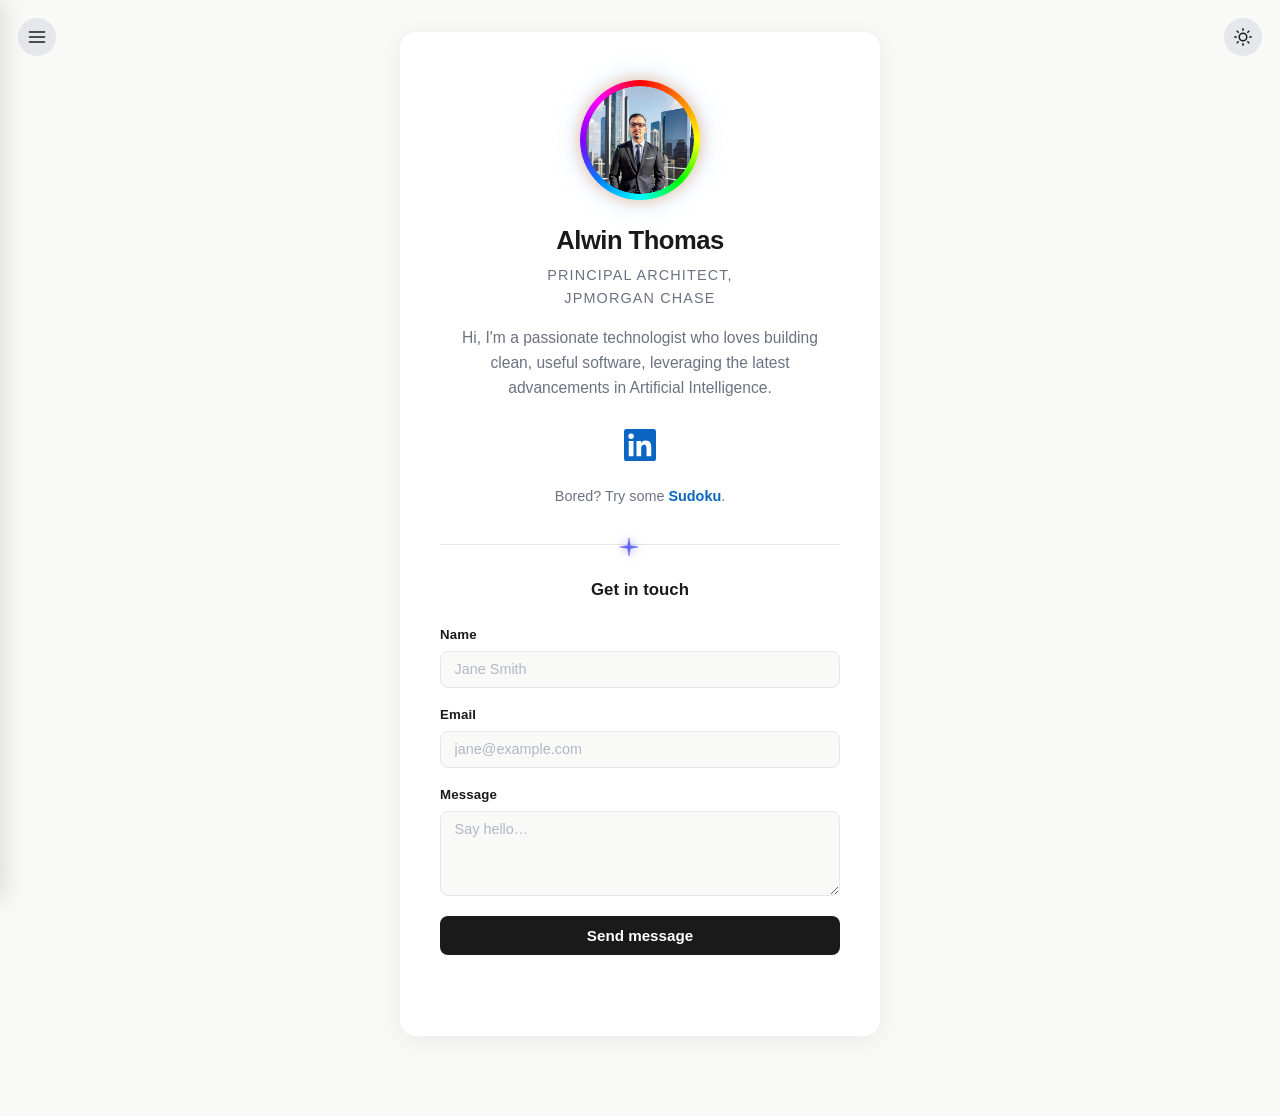
==== index.html @ 2843557c "Fetch visitor count from Render URL for GitHub Pages compatibility The custom domain (alwinthomas.cl" ====
<!DOCTYPE html>
<html lang="en">
<head>
  <meta charset="UTF-8" />
  <meta name="viewport" content="width=device-width, initial-scale=1.0" />
  <title>Alwin Thomas</title>
  <link rel="stylesheet" href="style.css" />
</head>
<body>
  <!-- Hamburger menu -->
  <button class="hamburger" id="hamburger" aria-label="Open menu" aria-expanded="false">
    <svg xmlns="http://www.w3.org/2000/svg" width="20" height="20" viewBox="0 0 24 24" fill="none"
      stroke="currentColor" stroke-width="2" stroke-linecap="round" stroke-linejoin="round" aria-hidden="true">
      <line x1="3" y1="6" x2="21" y2="6"/>
      <line x1="3" y1="12" x2="21" y2="12"/>
      <line x1="3" y1="18" x2="21" y2="18"/>
    </svg>
  </button>

  <!-- Nav drawer -->
  <div class="nav-overlay" id="nav-overlay"></div>
  <nav class="nav-drawer" id="nav-drawer" aria-hidden="true">
    <div class="nav-drawer-header">
      <span class="nav-drawer-title">Pages</span>
      <button class="nav-close" id="nav-close" aria-label="Close menu">
        <svg xmlns="http://www.w3.org/2000/svg" width="18" height="18" viewBox="0 0 24 24" fill="none"
          stroke="currentColor" stroke-width="2" stroke-linecap="round" stroke-linejoin="round">
          <line x1="18" y1="6" x2="6" y2="18"/><line x1="6" y1="6" x2="18" y2="18"/>
        </svg>
      </button>
    </div>
    <ul class="nav-list">
      <li><a class="nav-item" href="index.html">
        <svg xmlns="http://www.w3.org/2000/svg" width="16" height="16" viewBox="0 0 24 24" fill="none"
          stroke="currentColor" stroke-width="2" stroke-linecap="round" stroke-linejoin="round" aria-hidden="true">
          <path d="M3 9l9-7 9 7v11a2 2 0 0 1-2 2H5a2 2 0 0 1-2-2z"/>
          <polyline points="9 22 9 12 15 12 15 22"/>
        </svg>
        Home
      </a></li>
      <li><a class="nav-item" href="sudoku.html">
        <svg xmlns="http://www.w3.org/2000/svg" width="16" height="16" viewBox="0 0 24 24" fill="none"
          stroke="currentColor" stroke-width="2" stroke-linecap="round" stroke-linejoin="round" aria-hidden="true">
          <rect x="3" y="3" width="18" height="18" rx="2"/><path d="M3 9h18M3 15h18M9 3v18M15 3v18"/>
        </svg>
        Sudoku
      </a></li>
      <li><a class="nav-item" href="music.html">
        <svg xmlns="http://www.w3.org/2000/svg" width="16" height="16" viewBox="0 0 24 24" fill="none"
          stroke="currentColor" stroke-width="2" stroke-linecap="round" stroke-linejoin="round" aria-hidden="true">
          <path d="M9 18V5l12-2v13"/><circle cx="6" cy="18" r="3"/><circle cx="18" cy="16" r="3"/>
        </svg>
        Mood Radio
      </a></li>
      <li><a class="nav-item" href="skills.html">
        <svg xmlns="http://www.w3.org/2000/svg" width="16" height="16" viewBox="0 0 24 24" fill="none"
          stroke="currentColor" stroke-width="2" stroke-linecap="round" stroke-linejoin="round" aria-hidden="true">
          <polygon points="13 2 3 14 12 14 11 22 21 10 12 10 13 2"/>
        </svg>
        Skills Zone
      </a></li>
      <li><a class="nav-item" href="image-analyzer.html">
        <svg xmlns="http://www.w3.org/2000/svg" width="16" height="16" viewBox="0 0 24 24" fill="none"
          stroke="currentColor" stroke-width="2" stroke-linecap="round" stroke-linejoin="round" aria-hidden="true">
          <rect x="3" y="3" width="18" height="18" rx="2"/><circle cx="8.5" cy="8.5" r="1.5"/>
          <polyline points="21 15 16 10 5 21"/>
        </svg>
        Image Analyzer
      </a></li>
      <li><a class="nav-item" href="research.html">
        <svg xmlns="http://www.w3.org/2000/svg" width="16" height="16" viewBox="0 0 24 24" fill="none"
          stroke="currentColor" stroke-width="2" stroke-linecap="round" stroke-linejoin="round" aria-hidden="true">
          <circle cx="11" cy="11" r="8"/><line x1="21" y1="21" x2="16.65" y2="16.65"/>
        </svg>
        Video Research Center
      </a></li>
      <li><a class="nav-item" href="architecture.html">
        <svg xmlns="http://www.w3.org/2000/svg" width="16" height="16" viewBox="0 0 24 24" fill="none"
          stroke="currentColor" stroke-width="2" stroke-linecap="round" stroke-linejoin="round" aria-hidden="true">
          <rect x="2" y="7" width="20" height="14" rx="2"/><path d="M16 7V4a2 2 0 0 0-2-2h-4a2 2 0 0 0-2 2v3"/>
        </svg>
        Architecture
      </a></li>
    </ul>
  </nav>

  <button class="theme-toggle" id="theme-toggle" aria-label="Toggle dark mode">
    <!-- Sun -->
    <svg class="icon-sun" xmlns="http://www.w3.org/2000/svg" width="18" height="18" viewBox="0 0 24 24" fill="none" stroke="currentColor" stroke-width="2" stroke-linecap="round" stroke-linejoin="round" aria-hidden="true">
      <circle cx="12" cy="12" r="5"/><line x1="12" y1="1" x2="12" y2="3"/><line x1="12" y1="21" x2="12" y2="23"/>
      <line x1="4.22" y1="4.22" x2="5.64" y2="5.64"/><line x1="18.36" y1="18.36" x2="19.78" y2="19.78"/>
      <line x1="1" y1="12" x2="3" y2="12"/><line x1="21" y1="12" x2="23" y2="12"/>
      <line x1="4.22" y1="19.78" x2="5.64" y2="18.36"/><line x1="18.36" y1="5.64" x2="19.78" y2="4.22"/>
    </svg>
    <!-- Moon -->
    <svg class="icon-moon" xmlns="http://www.w3.org/2000/svg" width="18" height="18" viewBox="0 0 24 24" fill="none" stroke="currentColor" stroke-width="2" stroke-linecap="round" stroke-linejoin="round" aria-hidden="true">
      <path d="M21 12.79A9 9 0 1 1 11.21 3 7 7 0 0 0 21 12.79z"/>
    </svg>
  </button>

  <main class="card">
    <div class="avatar-ring">
      <div class="avatar-wrap">
        <img
          class="avatar"
          src="profile.jpeg"
          alt="Alwin Thomas"
        />
      </div>
    </div>

    <h1 class="name">Alwin Thomas</h1>
    <p class="role">Principal Architect,<br>JPMorgan Chase</p>

    <p class="bio">
      Hi, I'm a passionate technologist who loves building clean, useful software,
      leveraging the latest advancements in Artificial Intelligence.
    </p>

    <div class="links">
      <a
        class="btn-linkedin"
        href="https://www.linkedin.com/in/alwinthomas"
        target="_blank"
        rel="noopener noreferrer"
        aria-label="View LinkedIn profile"
      >
        <svg xmlns="http://www.w3.org/2000/svg" width="32" height="32" viewBox="0 0 24 24" fill="#0a66c2" aria-hidden="true">
          <path d="M20.447 20.452h-3.554v-5.569c0-1.328-.027-3.037-1.852-3.037-1.853 0-2.136 1.445-2.136 2.939v5.667H9.351V9h3.414v1.561h.046c.477-.9 1.637-1.85 3.37-1.85 3.601 0 4.267 2.37 4.267 5.455v6.286zM5.337 7.433a2.062 2.062 0 0 1-2.063-2.065 2.064 2.064 0 1 1 2.063 2.065zm1.782 13.019H3.555V9h3.564v11.452zM22.225 0H1.771C.792 0 0 .774 0 1.729v20.542C0 23.227.792 24 1.771 24h20.451C23.2 24 24 23.227 24 22.271V1.729C24 .774 23.2 0 22.222 0h.003z"/>
        </svg>
      </a>
    </div>

    <p class="sudoku-teaser">Bored? Try some <a href="sudoku.html" class="sudoku-link">Sudoku</a>.</p>

    <div class="divider"></div>

    <section class="contact">
      <h2>Get in touch</h2>
      <!-- Formspree: replace YOUR_FORM_ID after signing up at https://formspree.io -->
      <form class="form" id="contact-form">
        <div class="field">
          <label for="name">Name</label>
          <input type="text" id="name" name="name" placeholder="Jane Smith" required />
        </div>
        <div class="field">
          <label for="email">Email</label>
          <input type="email" id="email" name="email" placeholder="jane@example.com" required />
        </div>
        <div class="field">
          <label for="message">Message</label>
          <textarea id="message" name="message" rows="4" placeholder="Say hello…" required></textarea>
        </div>
        <button type="submit" class="btn btn-submit">Send message</button>
        <p class="form-status" id="form-status" aria-live="polite"></p>
      </form>
    </section>
  </main>

  <footer class="visitor-counter" id="visitor-counter"></footer>

  <script>
    // ── Dark mode ─────────────────────────────────────────────
    const root = document.documentElement;
    const toggleBtn = document.getElementById('theme-toggle');

    const saved = localStorage.getItem('theme');
    if (saved) {
      root.setAttribute('data-theme', saved);
    } else if (window.matchMedia('(prefers-color-scheme: dark)').matches) {
      root.setAttribute('data-theme', 'dark');
    }

    toggleBtn.addEventListener('click', () => {
      const isDark = root.getAttribute('data-theme') === 'dark';
      const next = isDark ? 'light' : 'dark';
      root.setAttribute('data-theme', next);
      localStorage.setItem('theme', next);
    });

    // ── Hamburger nav ─────────────────────────────────────────
    const hamburger = document.getElementById('hamburger');
    const navDrawer = document.getElementById('nav-drawer');
    const navOverlay = document.getElementById('nav-overlay');
    const navClose = document.getElementById('nav-close');

    function openNav() {
      navDrawer.classList.add('open');
      navOverlay.classList.add('open');
      hamburger.setAttribute('aria-expanded', 'true');
      navDrawer.setAttribute('aria-hidden', 'false');
    }

    function closeNav() {
      navDrawer.classList.remove('open');
      navOverlay.classList.remove('open');
      hamburger.setAttribute('aria-expanded', 'false');
      navDrawer.setAttribute('aria-hidden', 'true');
    }

    hamburger.addEventListener('click', openNav);
    navClose.addEventListener('click', closeNav);
    navOverlay.addEventListener('click', closeNav);

    // ── Star cursor + Particle trail ──────────────────────────
    if (window.matchMedia('(hover: hover) and (pointer: fine)').matches) {
      const darkColors  = ['#818cf8','#38bdf8','#34d399','#f472b6','#fb923c'];
      const lightColors = ['#6366f1','#0ea5e9','#10b981','#ec4899','#f97316'];
      const star = document.createElement('div');
      star.id = 'star-cursor';
      star.innerHTML = `<svg viewBox="0 0 24 24" fill="none" xmlns="http://www.w3.org/2000/svg">
        <path d="M12 2 L13.5 10.5 L22 12 L13.5 13.5 L12 22 L10.5 13.5 L2 12 L10.5 10.5 Z"
          fill="#6366f1" stroke="#6366f1" stroke-width="0.5" stroke-linejoin="round"/></svg>`;
      document.body.appendChild(star);
      let spinTimer = null;
      document.addEventListener('mousemove', (e) => {
        star.style.left = e.clientX + 'px';
        star.style.top  = e.clientY + 'px';
        star.classList.add('spinning');
        clearTimeout(spinTimer);
        spinTimer = setTimeout(() => star.classList.remove('spinning'), 150);
      });
      document.addEventListener('mouseleave', () => star.style.opacity = '0');
      document.addEventListener('mouseenter', () => star.style.opacity = '1');
      let lastX = -999, lastY = -999;
      document.addEventListener('mousemove', (e) => {
        const dx = e.clientX - lastX, dy = e.clientY - lastY;
        if (Math.sqrt(dx*dx + dy*dy) < 12) return;
        lastX = e.clientX; lastY = e.clientY;
        const isDark = root.getAttribute('data-theme') === 'dark';
        const colors = isDark ? darkColors : lightColors;
        const dot = document.createElement('div');
        dot.className = 'trail-particle';
        const size = Math.random() * 6 + 4;
        dot.style.cssText = `width:${size}px;height:${size}px;background:${colors[Math.floor(Math.random()*colors.length)]};left:${e.clientX}px;top:${e.clientY}px;opacity:${isDark?0.85:0.7}`;
        document.body.appendChild(dot);
        dot.addEventListener('animationend', () => dot.remove());
      });
    }

    // ── Contact form → Formspree ──────────────────────────────
    const FORMSPREE_ID = 'mvzbjenk';

    document.getElementById('contact-form').addEventListener('submit', async function (e) {
      e.preventDefault();
      const status = document.getElementById('form-status');
      const btn = this.querySelector('button[type="submit"]');

      btn.disabled = true;
      btn.textContent = 'Sending…';
      status.textContent = '';
      status.className = 'form-status';

      try {
        const res = await fetch(`https://formspree.io/f/${FORMSPREE_ID}`, {
          method: 'POST',
          headers: { 'Accept': 'application/json' },
          body: new FormData(this),
        });

        if (res.ok) {
          status.textContent = 'Thanks! I\'ll get back to you soon.';
          status.classList.add('success');
          this.reset();
        } else {
          const data = await res.json();
          status.textContent = data?.errors?.[0]?.message || 'Something went wrong. Please try again.';
          status.classList.add('error');
        }
      } catch {
        status.textContent = 'Network error. Please try again.';
        status.classList.add('error');
      } finally {
        btn.disabled = false;
        btn.textContent = 'Send message';
      }
    });
    // ── Visitor counter ─────────────────────────────────────
    const vcBase = window.location.hostname === 'localhost' || window.location.hostname === '127.0.0.1'
      ? 'http://localhost:8788' : 'https://claudecodeproject.onrender.com';
    fetch(vcBase + '/visitor-count')
      .then(r => r.json())
      .then(data => {
        if (data.count != null) {
          document.getElementById('visitor-counter').textContent =
            String(data.count).padStart(6, '0').split('').join(' ');
        }
      })
      .catch(() => {});
  </script>
</body>
</html>
---- style.css ----
*, *::before, *::after {
  box-sizing: border-box;
  margin: 0;
  padding: 0;
}

:root {
  --bg: #f9f9f8;
  --surface: #ffffff;
  --text: #1a1a1a;
  --muted: #6b7280;
  --border: #e5e7eb;
  --accent: #0a66c2;
  --accent-hover: #0854a5;
  --radius: 16px;
  --shadow: 0 4px 24px rgba(0, 0, 0, 0.07);
  --toggle-bg: #e5e7eb;
  --toggle-hover: #d1d5db;
}

[data-theme="dark"] {
  --bg: #111111;
  --surface: #1c1c1c;
  --text: #f0ede8;
  --muted: #9ca3af;
  --border: #2e2e2e;
  --shadow: 0 4px 24px rgba(0, 0, 0, 0.45);
  --toggle-bg: #2e2e2e;
  --toggle-hover: #3a3a3a;
}

html {
  transition: background 0.2s, color 0.2s;
}

body {
  font-family: -apple-system, BlinkMacSystemFont, "Segoe UI", Roboto, sans-serif;
  background: var(--bg);
  color: var(--text);
  min-height: 100vh;
  display: flex;
  flex-direction: column;
  align-items: center;
  justify-content: center;
  padding: 2rem 1rem;
  line-height: 1.6;
  transition: background 0.2s, color 0.2s;
}

/* Dark mode toggle */
.theme-toggle {
  position: fixed;
  top: 1.1rem;
  right: 1.1rem;
  width: 38px;
  height: 38px;
  border-radius: 50%;
  border: none;
  background: var(--toggle-bg);
  color: var(--text);
  cursor: pointer;
  display: flex;
  align-items: center;
  justify-content: center;
  transition: background 0.15s, transform 0.1s;
  z-index: 100;
}

.theme-toggle:hover {
  background: var(--toggle-hover);
}

.theme-toggle:active {
  transform: scale(0.92);
}

.theme-toggle .icon-sun,
.theme-toggle .icon-moon {
  position: absolute;
  transition: opacity 0.2s, transform 0.2s;
}

.theme-toggle .icon-moon {
  opacity: 0;
  transform: rotate(-30deg) scale(0.8);
}

[data-theme="dark"] .theme-toggle .icon-sun {
  opacity: 0;
  transform: rotate(30deg) scale(0.8);
}

[data-theme="dark"] .theme-toggle .icon-moon {
  opacity: 1;
  transform: rotate(0deg) scale(1);
}

.card {
  background: var(--surface);
  border-radius: var(--radius);
  box-shadow: var(--shadow);
  padding: 3rem 2.5rem;
  max-width: 480px;
  width: 100%;
  display: flex;
  flex-direction: column;
  align-items: center;
  text-align: center;
}

/* Avatar with spinning rainbow ring */
.avatar-ring {
  width: 120px;
  height: 120px;
  border-radius: 50%;
  margin-bottom: 1.25rem;
  flex-shrink: 0;
  position: relative;
  display: flex;
  align-items: center;
  justify-content: center;
}

.avatar-ring::before {
  content: '';
  position: absolute;
  inset: 0;
  border-radius: 50%;
  background: conic-gradient(
    from 0deg,
    #ff0000, #ff8000, #ffff00, #00ff00,
    #00ffff, #0080ff, #8000ff, #ff00ff, #ff0000
  );
  animation: spin-ring 3s linear infinite;
  box-shadow: 0 0 15px rgba(255, 100, 0, 0.4), 0 0 30px rgba(0, 150, 255, 0.2);
}

.avatar-wrap {
  width: 108px;
  height: 108px;
  border-radius: 50%;
  overflow: hidden;
  position: relative;
  z-index: 1;
}

.avatar {
  width: 100%;
  height: 100%;
  object-fit: cover;
  display: block;
  border-radius: 50%;
}

@keyframes spin-ring {
  to { transform: rotate(360deg); }
}

/* Name & role */
.name {
  font-size: 1.6rem;
  font-weight: 700;
  letter-spacing: -0.02em;
  margin-bottom: 0.2rem;
}

.role {
  font-size: 0.9rem;
  color: var(--muted);
  font-weight: 500;
  margin-bottom: 1rem;
  text-transform: uppercase;
  letter-spacing: 0.08em;
}

/* Bio */
.bio {
  font-size: 0.975rem;
  color: var(--muted);
  max-width: 360px;
  margin-bottom: 1.75rem;
}

/* Links */
.links {
  display: flex;
  gap: 0.75rem;
  flex-wrap: wrap;
  justify-content: center;
  margin-bottom: 0.5rem;
}

.btn {
  display: inline-flex;
  align-items: center;
  gap: 0.45rem;
  padding: 0.55rem 1.1rem;
  border-radius: 8px;
  font-size: 0.9rem;
  font-weight: 600;
  text-decoration: none;
  cursor: pointer;
  border: none;
  transition: background 0.15s, transform 0.1s;
}

.btn:active {
  transform: scale(0.98);
}

.btn-primary {
  background: var(--accent);
  color: #fff;
}

.btn-primary:hover {
  background: var(--accent-hover);
}

/* LinkedIn icon-only button */
.btn-linkedin {
  display: inline-flex;
  align-items: center;
  justify-content: center;
  transition: transform 0.15s, opacity 0.15s;
}

.btn-linkedin:hover {
  opacity: 0.8;
  transform: scale(1.1);
}

/* Divider */
.divider {
  width: 100%;
  height: 1px;
  background: var(--border);
  margin: 2rem 0;
}

/* Contact form */
.contact {
  width: 100%;
  text-align: left;
}

.contact h2 {
  font-size: 1.05rem;
  font-weight: 700;
  margin-bottom: 1.25rem;
  text-align: center;
  color: var(--text);
}

.form {
  display: flex;
  flex-direction: column;
  gap: 1rem;
}

.field {
  display: flex;
  flex-direction: column;
  gap: 0.35rem;
}

label {
  font-size: 0.83rem;
  font-weight: 600;
  color: var(--text);
  letter-spacing: 0.01em;
}

input,
textarea {
  width: 100%;
  padding: 0.6rem 0.85rem;
  border: 1.5px solid var(--border);
  border-radius: 8px;
  font-size: 0.9rem;
  font-family: inherit;
  color: var(--text);
  background: var(--bg);
  transition: border-color 0.15s;
  resize: vertical;
}

input::placeholder,
textarea::placeholder {
  color: #b0b8c4;
}

input:focus,
textarea:focus {
  outline: none;
  border-color: var(--accent);
  background: var(--surface);
}

.btn-submit {
  background: var(--text);
  color: var(--surface);
  width: 100%;
  justify-content: center;
  padding: 0.7rem;
  font-size: 0.95rem;
  border-radius: 8px;
  margin-top: 0.25rem;
  opacity: 1;
  transition: opacity 0.15s, transform 0.1s;
}

.btn-submit:hover {
  opacity: 0.85;
}

.btn-submit:disabled {
  opacity: 0.5;
  cursor: not-allowed;
  transform: none;
}

.form-status {
  font-size: 0.875rem;
  text-align: center;
  min-height: 1.2em;
}

.form-status.success {
  color: #16a34a;
}

.form-status.error {
  color: #dc2626;
}

/* Sudoku teaser */
.sudoku-teaser {
  font-size: 0.9rem;
  color: var(--muted);
  margin-top: 1rem;
  margin-bottom: 0.25rem;
}

.sudoku-link {
  color: var(--accent);
  text-decoration: none;
  font-weight: 600;
}

.sudoku-link:hover {
  text-decoration: underline;
}

/* Hamburger button */
.hamburger {
  position: fixed;
  top: 1.1rem;
  left: 1.1rem;
  width: 38px;
  height: 38px;
  border-radius: 50%;
  border: none;
  background: var(--toggle-bg);
  color: var(--text);
  cursor: pointer;
  display: flex;
  align-items: center;
  justify-content: center;
  transition: background 0.15s, transform 0.1s;
  z-index: 200;
}

.hamburger:hover { background: var(--toggle-hover); }
.hamburger:active { transform: scale(0.92); }

/* Nav overlay */
.nav-overlay {
  position: fixed;
  inset: 0;
  background: rgba(0, 0, 0, 0.35);
  backdrop-filter: blur(2px);
  opacity: 0;
  pointer-events: none;
  transition: opacity 0.25s;
  z-index: 300;
}

.nav-overlay.open {
  opacity: 1;
  pointer-events: auto;
}

/* Nav drawer */
.nav-drawer {
  position: fixed;
  top: 0;
  left: 0;
  height: 100%;
  width: 260px;
  background: var(--surface);
  box-shadow: 4px 0 24px rgba(0, 0, 0, 0.12);
  transform: translateX(-100%);
  transition: transform 0.28s cubic-bezier(0.4, 0, 0.2, 1);
  z-index: 400;
  display: flex;
  flex-direction: column;
}

.nav-drawer.open {
  transform: translateX(0);
}

.nav-drawer-header {
  display: flex;
  align-items: center;
  justify-content: space-between;
  padding: 1.2rem 1.25rem 1rem;
  border-bottom: 1px solid var(--border);
}

.nav-drawer-title {
  font-size: 0.83rem;
  font-weight: 700;
  letter-spacing: 0.08em;
  text-transform: uppercase;
  color: var(--muted);
}

.nav-close {
  background: none;
  border: none;
  color: var(--muted);
  cursor: pointer;
  padding: 4px;
  display: flex;
  align-items: center;
  border-radius: 6px;
  transition: color 0.15s, background 0.15s;
}

.nav-close:hover {
  color: var(--text);
  background: var(--toggle-bg);
}

.nav-list {
  list-style: none;
  padding: 0.75rem 0.75rem;
  display: flex;
  flex-direction: column;
  gap: 0.25rem;
}

.nav-item {
  display: flex;
  align-items: center;
  gap: 0.7rem;
  padding: 0.6rem 0.75rem;
  border-radius: 8px;
  text-decoration: none;
  font-size: 0.93rem;
  font-weight: 500;
  color: var(--text);
  transition: background 0.15s, color 0.15s;
}

.nav-item:hover {
  background: var(--toggle-bg);
  color: var(--accent);
}

@media (max-width: 520px) {
  .card {
    padding: 2rem 1.5rem;
  }
}

/* ── Star cursor + particle trail ───────────────────────── */
* { cursor: none !important; }

#star-cursor {
  position: fixed;
  width: 22px;
  height: 22px;
  pointer-events: none;
  z-index: 99999;
  transform: translate(-50%, -50%);
  will-change: left, top;
}

#star-cursor svg {
  width: 100%;
  height: 100%;
  filter: drop-shadow(0 0 4px rgba(99, 102, 241, 0.6));
}

[data-theme="dark"] #star-cursor svg {
  filter: drop-shadow(0 0 5px rgba(129, 140, 248, 0.9));
}

@keyframes starSpin {
  to { transform: translate(-50%, -50%) rotate(360deg); }
}

#star-cursor.spinning {
  animation: starSpin 0.6s linear infinite;
}

.trail-particle {
  position: fixed;
  border-radius: 50%;
  pointer-events: none;
  z-index: 9998;
  animation: trailFade 0.5s ease-out forwards;
}

@keyframes trailFade {
  0%   { opacity: 0.85; transform: translate(-50%, -50%) scale(1); }
  100% { opacity: 0;    transform: translate(-50%, calc(-50% - 18px)) scale(0.2); }
}

/* ── Visitor counter ──────────────────────────────────── */
.visitor-counter {
  text-align: center;
  font-size: 0.7rem;
  color: var(--muted);
  opacity: 0.4;
  margin-top: auto;
  padding-top: 2rem;
  padding-bottom: 1rem;
  letter-spacing: 0.05em;
}
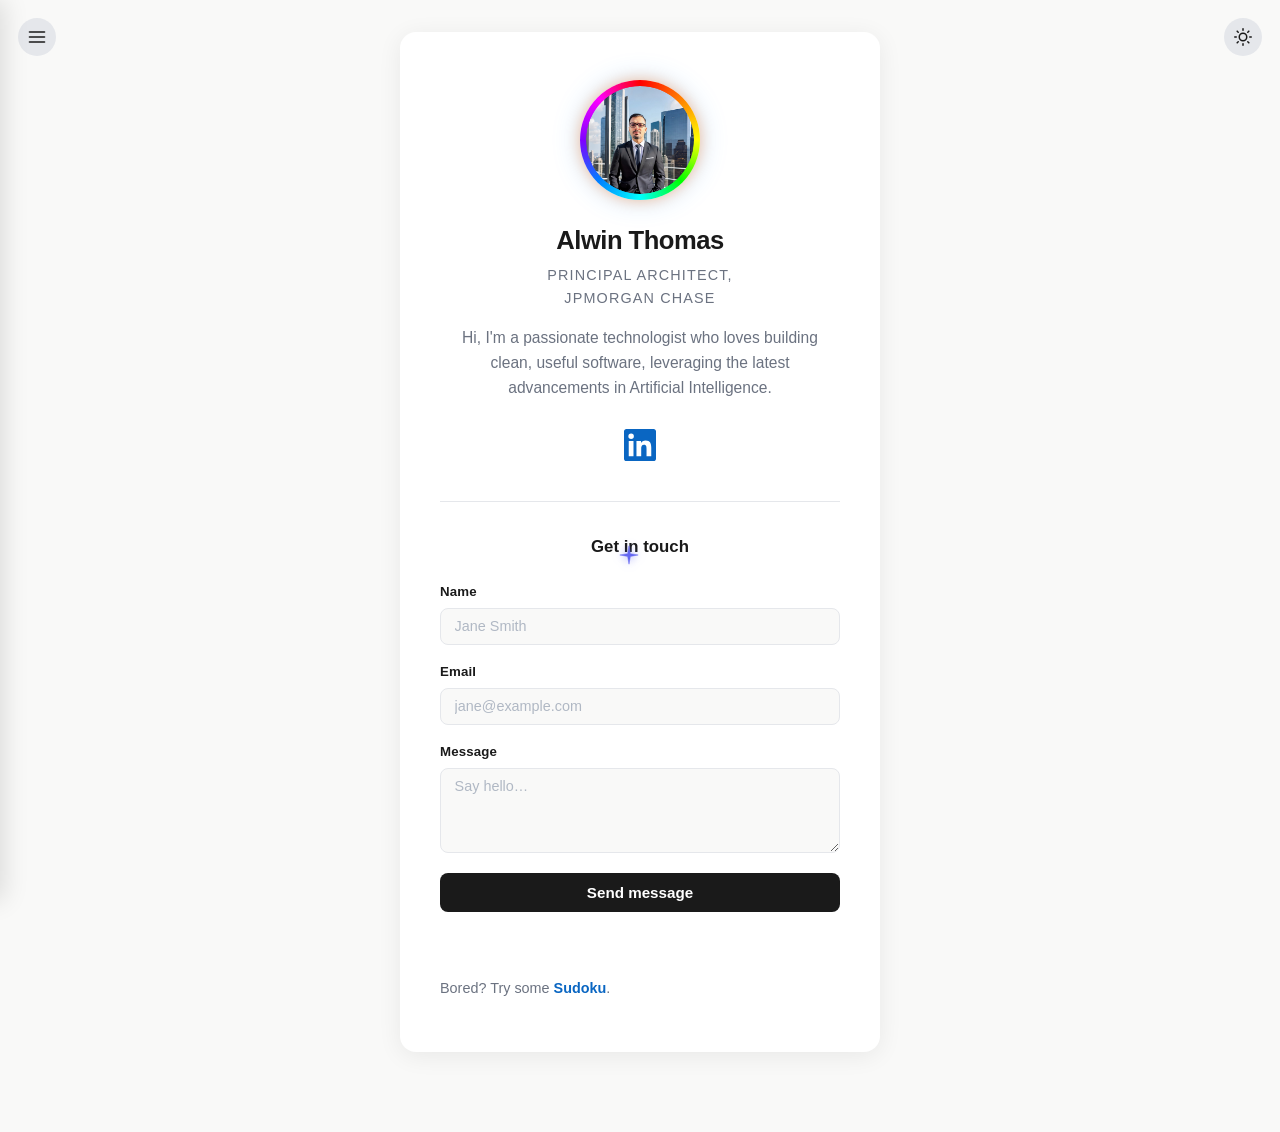
==== commit ce8b4c09: "Add cursor halo effect to all pages and move Sudoku teaser below contact form - Created shared curso" ====
--- a/index.html
+++ b/index.html
@@ -131,8 +131,6 @@
       </a>
     </div>
 
-    <p class="sudoku-teaser">Bored? Try some <a href="sudoku.html" class="sudoku-link">Sudoku</a>.</p>
-
     <div class="divider"></div>
 
     <section class="contact">
@@ -153,6 +151,7 @@
         </div>
         <button type="submit" class="btn btn-submit">Send message</button>
         <p class="form-status" id="form-status" aria-live="polite"></p>
+        <p class="sudoku-teaser">Bored? Try some <a href="sudoku.html" class="sudoku-link">Sudoku</a>.</p>
       </form>
     </section>
   </main>
@@ -275,18 +274,40 @@
         btn.textContent = 'Send message';
       }
     });
-    // ── Visitor counter ─────────────────────────────────────
-    const vcBase = window.location.hostname === 'localhost' || window.location.hostname === '127.0.0.1'
-      ? 'http://localhost:8788' : 'https://claudecodeproject.onrender.com';
-    fetch(vcBase + '/visitor-count')
-      .then(r => r.json())
-      .then(data => {
-        if (data.count != null) {
-          document.getElementById('visitor-counter').textContent =
-            String(data.count).padStart(6, '0').split('').join(' ');
-        }
-      })
-      .catch(() => {});
   </script>
+  <script>
+    // ── Visitor counter (retries on cold-start 404) ──
+    (function () {
+      const vcBase = window.location.hostname === 'localhost' || window.location.hostname === '127.0.0.1'
+        ? 'http://localhost:8788' : 'https://claudecodeproject.onrender.com';
+      const url = vcBase + '/visitor-count';
+      const maxRetries = 3;
+
+      function loadCount(attempt) {
+        fetch(url)
+          .then(r => {
+            if (!r.ok) throw new Error('HTTP ' + r.status);
+            return r.json();
+          })
+          .then(data => {
+            if (data.count != null) {
+              document.getElementById('visitor-counter').textContent =
+                String(data.count).padStart(6, '0').split('').join(' ');
+            }
+          })
+          .catch(err => {
+            if (attempt < maxRetries) {
+              console.warn('Visitor counter attempt ' + attempt + ' failed, retrying in 3s...', err);
+              setTimeout(() => loadCount(attempt + 1), 3000);
+            } else {
+              console.warn('Visitor counter failed after ' + maxRetries + ' attempts:', err);
+            }
+          });
+      }
+      loadCount(1);
+    })();
+  </script>
+
+  <script src="cursor-halo.js"></script>
 </body>
 </html>
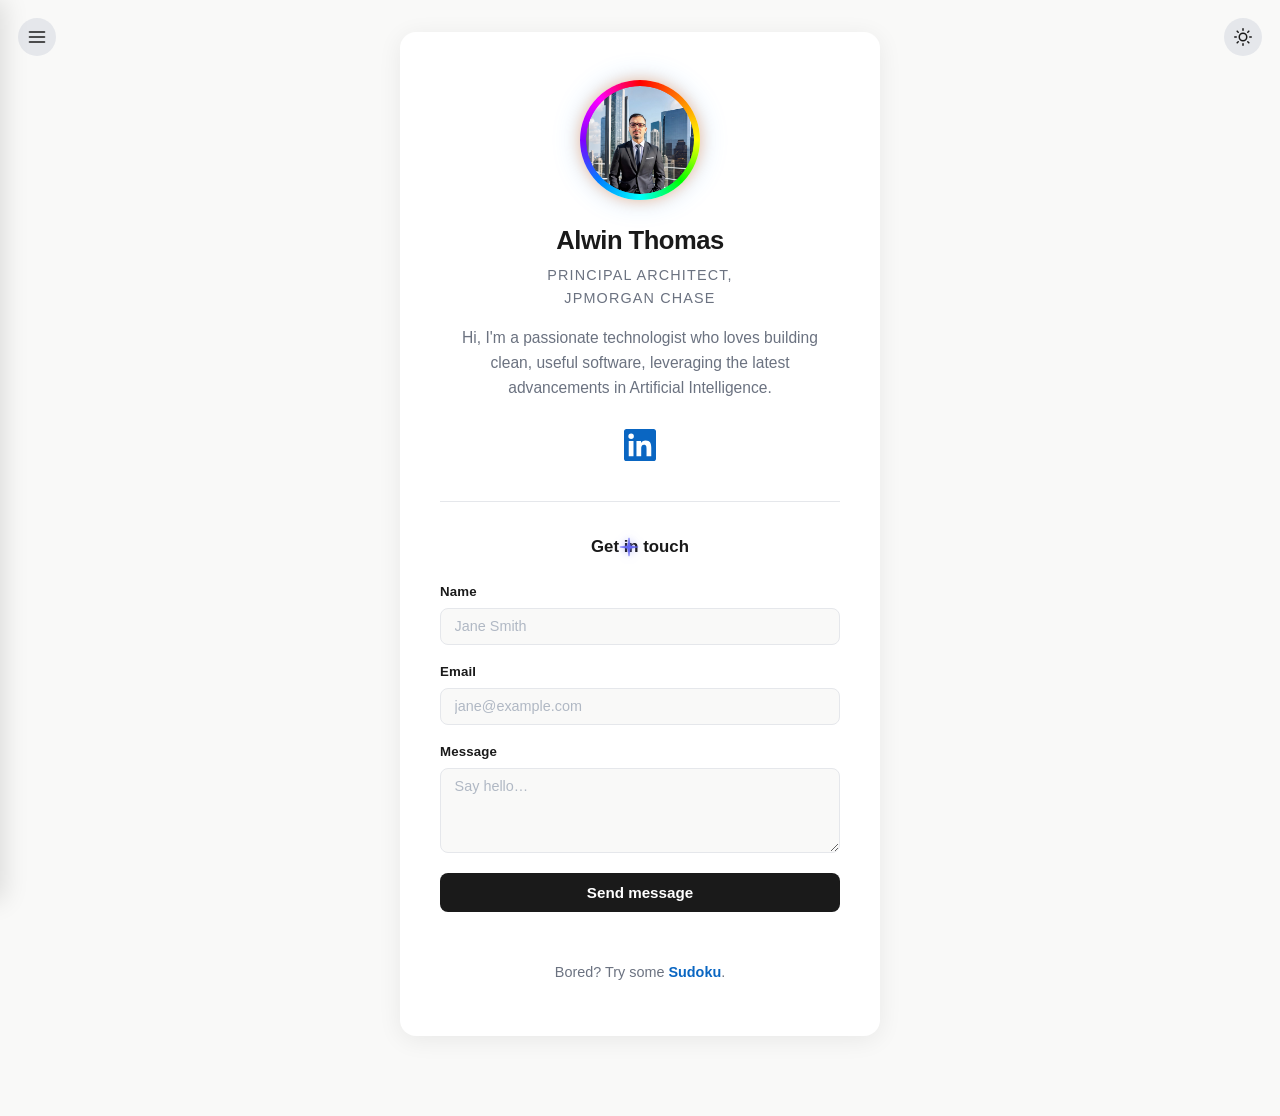
==== commit c6c8c53b: "Center 'Bored? Try some Sudoku' text below contact form Co-Authored-By: Claude Opus 4.6 <noreply@ant" ====
--- a/index.html
+++ b/index.html
@@ -151,8 +151,8 @@
         </div>
         <button type="submit" class="btn btn-submit">Send message</button>
         <p class="form-status" id="form-status" aria-live="polite"></p>
-        <p class="sudoku-teaser">Bored? Try some <a href="sudoku.html" class="sudoku-link">Sudoku</a>.</p>
       </form>
+      <p class="sudoku-teaser" style="text-align:center">Bored? Try some <a href="sudoku.html" class="sudoku-link">Sudoku</a>.</p>
     </section>
   </main>
 
--- a/style.css
+++ b/style.css
@@ -340,6 +340,8 @@
   color: var(--muted);
   margin-top: 1rem;
   margin-bottom: 0.25rem;
+  text-align: center !important;
+  width: 100%;
 }
 
 .sudoku-link {
